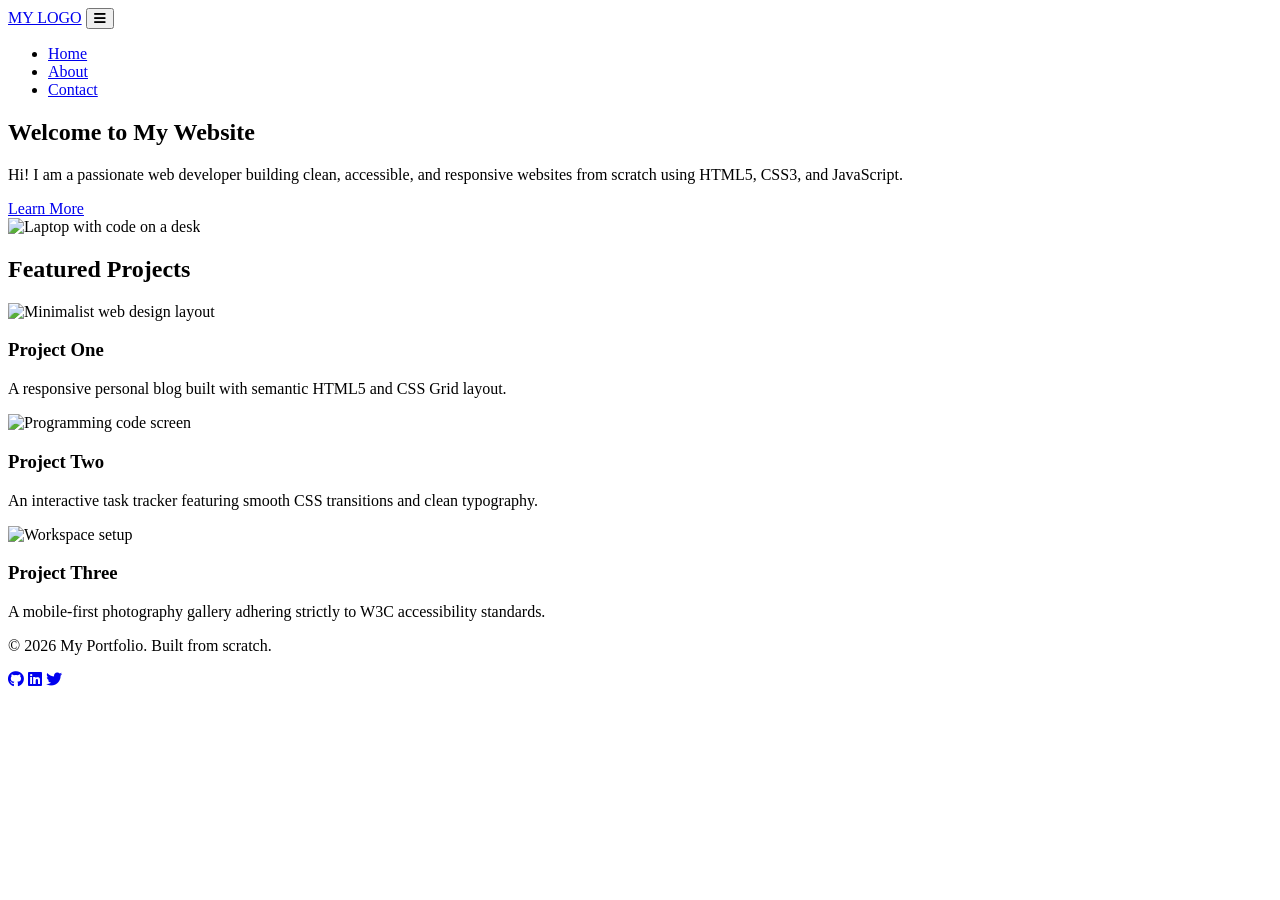
==== index.html @ 447d505b "Create initial index.html for portfolio website This file contains the structure and content for a p" ====
<!DOCTYPE html>
<html lang="en">
<head>
  <meta charset="UTF-8">
  <meta name="viewport" content="width=device-width, initial-scale=1.0">
  <title>My Portfolio | Home</title>

  <link href="https://fonts.googleapis.com/css2?family=Poppins:wght@400;600;700&display=swap" rel="stylesheet">

  <link rel="stylesheet" href="https://cdnjs.cloudflare.com/ajax/libs/font-awesome/6.5.1/css/all.min.css">
  <link rel="stylesheet" href="style.css">
</head>
<body>
  <header>
    <div class="container nav-container">
      <a href="index.html" class="logo">MY LOGO</a>
      <button class="menu-toggle" id="menu-toggle" aria-label="Toggle navigation">
        <i class="fas fa-bars"></i>
      </button>
      <nav id="nav-menu">
        <ul>
          <li><a href="index.html" class="active">Home</a></li>
          <li><a href="about.html">About</a></li>
          <li><a href="contact.html">Contact</a></li>
        </ul>
      </nav>
    </div>
  </header>

  <main class="container">

    <section class="hero">
      <div class="hero-text">
        <h1>Welcome to My Website</h1>
        <p>Hi! I am a passionate web developer building clean, accessible, and responsive websites from scratch using HTML5, CSS3, and JavaScript.</p>
        <a href="about.html" class="btn">Learn More</a>
      </div>
      <div class="hero-image">
        <img src="https://images.unsplash.com/photo-1498050108023-c5249f4df085?auto=format&fit=crop&w=600&q=80" alt="Laptop with code on a desk">
      </div>
    </section>
    <section class="projects">
      <h2>Featured Projects</h2>
      <div class="grid-3">
        <article class="card">
          <img src="https://images.unsplash.com/photo-1507238691740-187a5b1d37b8?auto=format&fit=crop&w=400&q=80" alt="Minimalist web design layout">
          <h3>Project One</h3>
          <p>A responsive personal blog built with semantic HTML5 and CSS Grid layout.</p>
        </article>
        <article class="card">
          <img src="https://images.unsplash.com/photo-1555066931-4365d14bab8c?auto=format&fit=crop&w=400&q=80" alt="Programming code screen">
          <h3>Project Two</h3>
          <p>An interactive task tracker featuring smooth CSS transitions and clean typography.</p>
        </article>
        <article class="card">
          <img src="https://images.unsplash.com/photo-1517694712202-14dd9538aa97?auto=format&fit=crop&w=400&q=80" alt="Workspace setup">
          <h3>Project Three</h3>
          <p>A mobile-first photography gallery adhering strictly to W3C accessibility standards.</p>
        </article>
      </div>
    </section>
  </main>

  <footer>
    <div class="container footer-content">
      <p>&copy; 2026 My Portfolio. Built from scratch.</p>
      <div class="social-links">
        <a href="#" aria-label="GitHub"><i class="fab fa-github"></i></a>
        <a href="#" aria-label="LinkedIn"><i class="fab fa-linkedin"></i></a>
        <a href="#" aria-label="Twitter"><i class="fab fa-twitter"></i></a>
      </div>
    </div>
  </footer>

  <script src="script.js"></script>
</body>
</html>
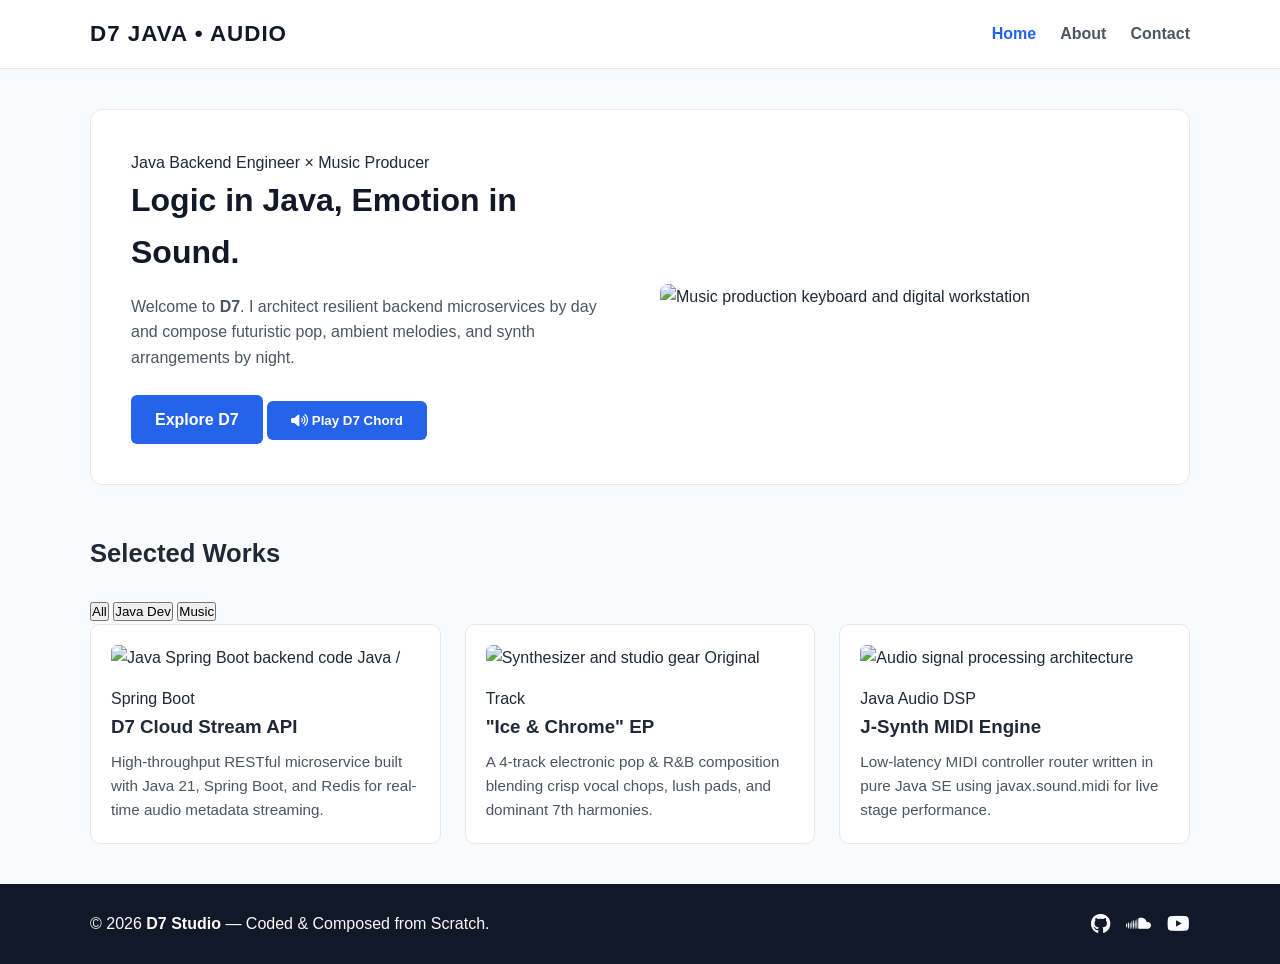
==== commit 12e40aed: "Update index.html" ====
--- a/index.html
+++ b/index.html
@@ -3,9 +3,9 @@
 <head>
   <meta charset="UTF-8">
   <meta name="viewport" content="width=device-width, initial-scale=1.0">
-  <title>My Portfolio | Home</title>
+  <title>D7 | Java Developer &amp; Music Composer</title>
 
-  <link href="https://fonts.googleapis.com/css2?family=Poppins:wght@400;600;700&display=swap" rel="stylesheet">
+  <link href="https://fonts.googleapis.com/css2?family=JetBrains+Mono:wght@400;600&family=Plus+Jakarta+Sans:wght@400;600;700;800&display=swap" rel="stylesheet">
 
   <link rel="stylesheet" href="https://cdnjs.cloudflare.com/ajax/libs/font-awesome/6.5.1/css/all.min.css">
   <link rel="stylesheet" href="style.css">
@@ -13,7 +13,10 @@
 <body>
   <header>
     <div class="container nav-container">
-      <a href="index.html" class="logo">MY LOGO</a>
+      <a href="index.html" class="logo">
+        <span class="logo-mark">D7</span>
+        <span class="logo-tag">JAVA &bull; AUDIO</span>
+      </a>
       <button class="menu-toggle" id="menu-toggle" aria-label="Toggle navigation">
         <i class="fas fa-bars"></i>
       </button>
@@ -28,34 +31,55 @@
   </header>
 
   <main class="container">
-
+    <!-- Hero Section -->
     <section class="hero">
       <div class="hero-text">
-        <h1>Welcome to My Website</h1>
-        <p>Hi! I am a passionate web developer building clean, accessible, and responsive websites from scratch using HTML5, CSS3, and JavaScript.</p>
-        <a href="about.html" class="btn">Learn More</a>
+        <span class="pill-tag">Java Backend Engineer &times; Music Producer</span>
+        <h1>Logic in <span class="accent-blue">Java</span>, Emotion in <span class="accent-lavender">Sound</span>.</h1>
+        <p>Welcome to <strong>D7</strong>. I architect resilient backend microservices by day and compose futuristic pop, ambient melodies, and synth arrangements by night.</p>
+        <div class="hero-actions">
+          <a href="about.html" class="btn btn-primary">Explore D7</a>
+          <!-- EXTRA 4: Interactive D7 Chord Synth -->
+          <button type="button" id="play-chord-btn" class="btn btn-secondary">
+            <i class="fas fa-volume-up" id="chord-icon"></i> <span id="chord-text">Play D7 Chord</span>
+          </button>
+        </div>
       </div>
       <div class="hero-image">
-        <img src="https://images.unsplash.com/photo-1498050108023-c5249f4df085?auto=format&fit=crop&w=600&q=80" alt="Laptop with code on a desk">
+        <img src="https://images.unsplash.com/photo-1598488035139-bdbb2231ce04?auto=format&fit=crop&w=700&q=80" alt="Music production keyboard and digital workstation">
       </div>
     </section>
+
     <section class="projects">
-      <h2>Featured Projects</h2>
+      <div class="section-header">
+        <h2>Selected Works</h2>
+        <div class="filter-group">
+          <button type="button" class="filter-btn active" data-filter="all">All</button>
+          <button type="button" class="filter-btn" data-filter="java">Java Dev</button>
+          <button type="button" class="filter-btn" data-filter="music">Music</button>
+        </div>
+      </div>
+
       <div class="grid-3">
-        <article class="card">
-          <img src="https://images.unsplash.com/photo-1507238691740-187a5b1d37b8?auto=format&fit=crop&w=400&q=80" alt="Minimalist web design layout">
-          <h3>Project One</h3>
-          <p>A responsive personal blog built with semantic HTML5 and CSS Grid layout.</p>
+        <article class="card" data-category="java">
+          <img src="https://images.unsplash.com/photo-1555066931-4365d14bab8c?auto=format&fit=crop&w=500&q=80" alt="Java Spring Boot backend code">
+          <span class="card-tag tag-java">Java / Spring Boot</span>
+          <h3>D7 Cloud Stream API</h3>
+          <p>High-throughput RESTful microservice built with Java 21, Spring Boot, and Redis for real-time audio metadata streaming.</p>
         </article>
-        <article class="card">
-          <img src="https://images.unsplash.com/photo-1555066931-4365d14bab8c?auto=format&fit=crop&w=400&q=80" alt="Programming code screen">
-          <h3>Project Two</h3>
-          <p>An interactive task tracker featuring smooth CSS transitions and clean typography.</p>
+
+        <article class="card" data-category="music">
+          <img src="https://images.unsplash.com/photo-1511379938547-c1f69419868d?auto=format&fit=crop&w=500&q=80" alt="Synthesizer and studio gear">
+          <span class="card-tag tag-music">Original Track</span>
+          <h3>"Ice &amp; Chrome" EP</h3>
+          <p>A 4-track electronic pop &amp; R&amp;B composition blending crisp vocal chops, lush pads, and dominant 7th harmonies.</p>
         </article>
-        <article class="card">
-          <img src="https://images.unsplash.com/photo-1517694712202-14dd9538aa97?auto=format&fit=crop&w=400&q=80" alt="Workspace setup">
-          <h3>Project Three</h3>
-          <p>A mobile-first photography gallery adhering strictly to W3C accessibility standards.</p>
+
+        <article class="card" data-category="java">
+          <img src="https://images.unsplash.com/photo-1518770660439-4636190af475?auto=format&fit=crop&w=500&q=80" alt="Audio signal processing architecture">
+          <span class="card-tag tag-java">Java Audio DSP</span>
+          <h3>J-Synth MIDI Engine</h3>
+          <p>Low-latency MIDI controller router written in pure Java SE using javax.sound.midi for live stage performance.</p>
         </article>
       </div>
     </section>
@@ -63,11 +87,11 @@
 
   <footer>
     <div class="container footer-content">
-      <p>&copy; 2026 My Portfolio. Built from scratch.</p>
+      <p>&copy; 2026 <strong>D7 Studio</strong> &mdash; Coded &amp; Composed from Scratch.</p>
       <div class="social-links">
         <a href="#" aria-label="GitHub"><i class="fab fa-github"></i></a>
-        <a href="#" aria-label="LinkedIn"><i class="fab fa-linkedin"></i></a>
-        <a href="#" aria-label="Twitter"><i class="fab fa-twitter"></i></a>
+        <a href="#" aria-label="SoundCloud"><i class="fab fa-soundcloud"></i></a>
+        <a href="#" aria-label="YouTube"><i class="fab fa-youtube"></i></a>
       </div>
     </div>
   </footer>
--- a/style.css
+++ b/style.css
@@ -0,0 +1,278 @@
+
+* {
+  box-sizing: border-box;
+  margin: 0;
+  padding: 0;
+}
+
+body {
+  font-family: 'Poppins', sans-serif;
+  line-height: 1.6;
+  color: #1f2937;
+  background-color: #f9fafb;
+  display: flex;
+  flex-direction: column;
+  min-height: 100vh;
+}
+
+.container {
+  width: 90%;
+  max-width: 1100px;
+  margin: 0 auto;
+}
+
+
+header {
+  background-color: #ffffff;
+  border-bottom: 1px solid #e5e7eb;
+  padding: 1rem 0;
+  position: sticky;
+  top: 0;
+  z-index: 100;
+}
+
+.nav-container {
+  display: flex;
+  justify-content: space-between;
+  align-items: center;
+  flex-wrap: wrap;
+}
+
+.logo {
+  font-size: 1.4rem;
+  font-weight: 700;
+  color: #111827;
+  text-decoration: none;
+  letter-spacing: 1px;
+}
+
+nav ul {
+  list-style: none;
+  display: flex;
+  gap: 1.5rem;
+}
+
+nav a {
+  text-decoration: none;
+  color: #4b5563;
+  font-weight: 600;
+  transition: color 0.3s ease;
+}
+
+nav a:hover,
+nav a.active {
+  color: #2563eb;
+}
+
+.menu-toggle {
+  display: none;
+  background: none;
+  border: none;
+  font-size: 1.5rem;
+  color: #111827;
+  cursor: pointer;
+}
+
+main {
+  flex: 1;
+  padding: 2.5rem 0;
+}
+
+.hero {
+  display: flex;
+  align-items: center;
+  gap: 2.5rem;
+  background: #ffffff;
+  padding: 2.5rem;
+  border-radius: 12px;
+  border: 1px solid #e5e7eb;
+  margin-bottom: 3rem;
+}
+
+.hero-text {
+  flex: 1;
+}
+
+.hero-text h1,
+.hero-text h2 {
+  font-size: 2rem;
+  margin-bottom: 1rem;
+  color: #111827;
+}
+
+.hero-text p {
+  margin-bottom: 1.5rem;
+  color: #4b5563;
+}
+
+.hero-image {
+  flex: 1;
+}
+
+.hero-image img {
+  width: 100%;
+  height: auto;
+  border-radius: 8px;
+  display: block;
+}
+
+.btn {
+  display: inline-block;
+  background-color: #2563eb;
+  color: #ffffff;
+  padding: 0.75rem 1.5rem;
+  border-radius: 6px;
+  text-decoration: none;
+  font-weight: 600;
+  border: none;
+  cursor: pointer;
+  transition: background-color 0.3s ease, transform 0.2s ease;
+}
+
+.btn:hover {
+  background-color: #1d4ed8;
+  transform: translateY(-2px);
+}
+
+
+.projects h2 {
+  margin-bottom: 1.5rem;
+  font-size: 1.6rem;
+}
+
+.grid-3 {
+  display: grid;
+  grid-template-columns: repeat(3, 1fr);
+  gap: 1.5rem;
+}
+
+.card {
+  background: #ffffff;
+  border: 1px solid #e5e7eb;
+  border-radius: 10px;
+  padding: 1.25rem;
+  transition: transform 0.3s ease, box-shadow 0.3s ease;
+}
+
+.card:hover {
+  transform: translateY(-5px);
+  box-shadow: 0 10px 20px rgba(0, 0, 0, 0.08);
+}
+
+.card img {
+  width: 100%;
+  height: 180px;
+  object-fit: cover;
+  border-radius: 6px;
+  margin-bottom: 1rem;
+}
+
+.card h3 {
+  margin-bottom: 0.5rem;
+}
+
+.card p {
+  color: #4b5563;
+  font-size: 0.95rem;
+}
+
+.page-content h1 {
+  margin-bottom: 1rem;
+}
+
+.contact-form {
+  background: #ffffff;
+  padding: 2rem;
+  border-radius: 10px;
+  border: 1px solid #e5e7eb;
+  max-width: 600px;
+  margin-top: 1.5rem;
+  display: flex;
+  flex-direction: column;
+  gap: 0.8rem;
+}
+
+.contact-form label {
+  font-weight: 600;
+}
+
+.contact-form input,
+.contact-form textarea {
+  padding: 0.75rem;
+  border: 1px solid #d1d5db;
+  border-radius: 6px;
+  font-family: inherit;
+  font-size: 1rem;
+}
+
+.status-msg {
+  color: #059669;
+  font-weight: 600;
+  margin-top: 0.5rem;
+}
+
+footer {
+  background-color: #111827;
+  color: #f9fafb;
+  padding: 1.5rem 0;
+  margin-top: auto;
+}
+
+.footer-content {
+  display: flex;
+  justify-content: space-between;
+  align-items: center;
+}
+
+.social-links {
+  display: flex;
+  gap: 1rem;
+}
+
+.social-links a {
+  color: #f9fafb;
+  font-size: 1.25rem;
+  transition: color 0.3s ease;
+}
+
+.social-links a:hover {
+  color: #60a5fa;
+}
+
+@media (max-width: 768px) {
+  .menu-toggle {
+    display: block;
+  }
+
+  nav {
+    display: none;
+    width: 100%;
+    margin-top: 1rem;
+  }
+
+  nav.show {
+    display: block;
+  }
+
+  nav ul {
+    flex-direction: column;
+    gap: 0.75rem;
+    padding-top: 0.5rem;
+    border-top: 1px solid #e5e7eb;
+  }
+
+  .hero {
+    flex-direction: column-reverse;
+    padding: 1.5rem;
+  }
+
+  .grid-3 {
+    grid-template-columns: 1fr;
+  }
+
+  .footer-content {
+    flex-direction: column;
+    gap: 1rem;
+    text-align: center;
+  }
+}
